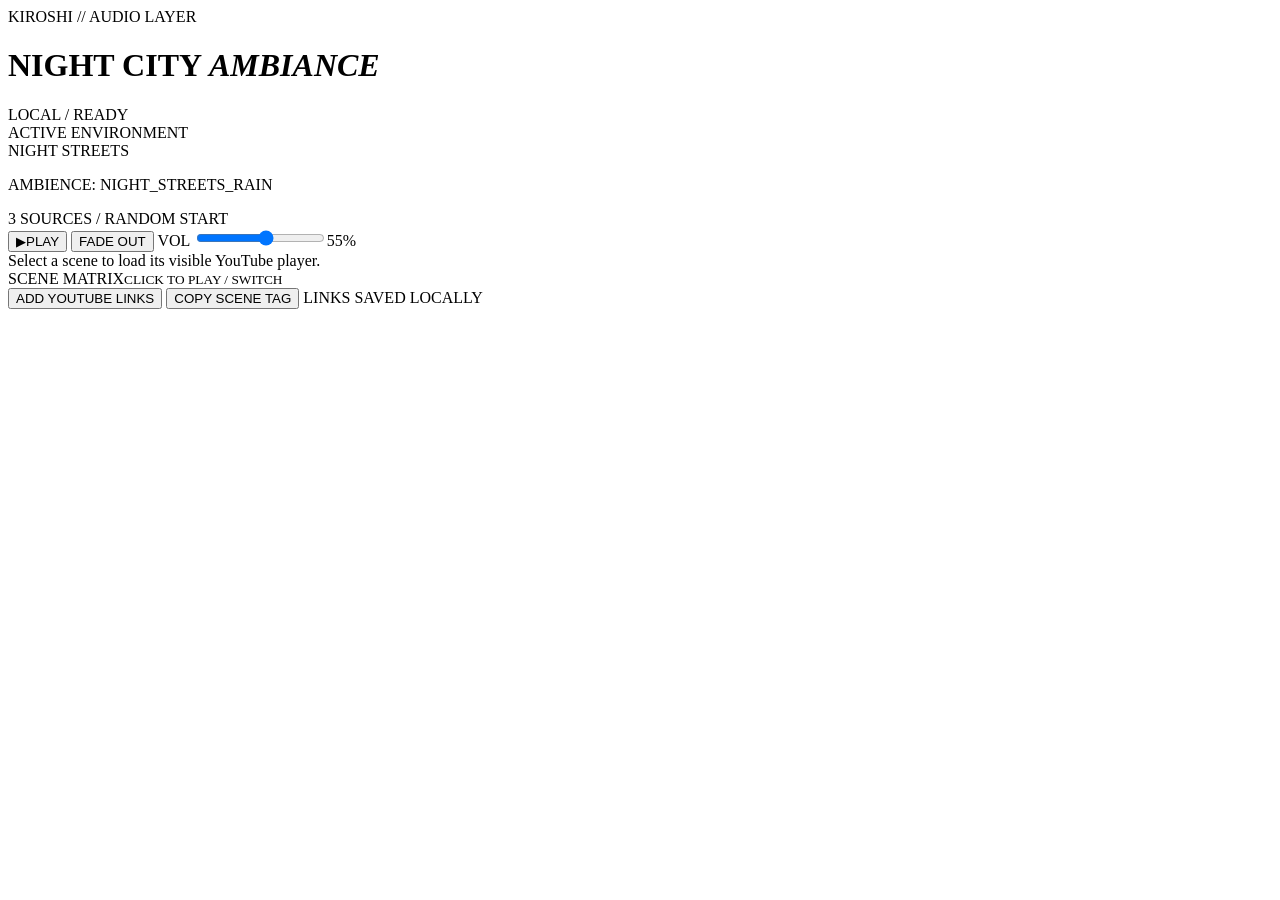
==== updates/payload/ambience/index.html @ e8b694e2 "Enable Atlas UI as an additive ambience frontend update" ====
<!doctype html>
<html lang="en">
<head>
  <meta charset="utf-8">
  <meta name="viewport" content="width=device-width, initial-scale=1">
  <meta name="theme-color" content="#09080a">
  <title>Night City Ambiance HUD</title>
  <link rel="stylesheet" href="styles.css">
  <link rel="stylesheet" href="corpo-theme.css">
  <link rel="stylesheet" href="kiroshi-ambience.css">
  <link rel="stylesheet" href="scene-expansion.css">
</head>
<body>
  <main class="hud" aria-label="Night City ambiance player">
    <header class="topbar">
      <div><span class="eyebrow">KIROSHI // AUDIO LAYER</span><h1>NIGHT CITY <em>AMBIANCE</em></h1></div>
      <div class="connection"><i></i> LOCAL / READY</div>
    </header>
    <section class="now-playing" aria-live="polite">
      <span class="eyebrow">ACTIVE ENVIRONMENT</span>
      <div class="scene-name" id="sceneName">NIGHT STREETS</div>
      <div class="scene-meta"><p id="sceneCode">AMBIENCE: NIGHT_STREETS_RAIN</p><span id="trackCount">3 SOURCES / RANDOM START</span></div>
    </section>
    <section class="controls" aria-label="Playback controls">
      <button class="control" id="playPause" type="button" aria-label="Play ambiance"><span id="playIcon">▶</span><span id="playText">PLAY</span></button>
      <button class="control secondary" id="fadeOut" type="button">FADE OUT</button>
      <label class="volume">VOL <input id="volume" type="range" min="0" max="100" value="55" aria-label="Volume"><output id="volumeValue">55%</output></label>
    </section>
    <section class="player-shell" aria-label="Visible YouTube player">
      <div id="playerNotice" class="player-notice">Select a scene to load its visible YouTube player.</div>
      <div id="ytPlayer"></div>
    </section>
    <section class="preset-panel" aria-label="Scene presets">
      <div class="section-heading"><span>SCENE MATRIX</span><small>CLICK TO PLAY / SWITCH</small></div>
      <div class="preset-grid" id="presetGrid"></div>
    </section>
    <section class="utility-row">
      <button class="link-button" id="openEditor" type="button">ADD YOUTUBE LINKS</button>
      <button class="link-button" id="copyTag" type="button">COPY SCENE TAG</button>
      <span id="status" role="status">LINKS SAVED LOCALLY</span>
    </section>
  </main>
  <dialog id="editor">
    <form method="dialog" id="editorForm">
      <header><span class="eyebrow">LOCAL CONFIGURATION</span><h2>ADDITIONAL YOUTUBE LINKS</h2><p>Your original scene links are protected. Add as many extra public YouTube URLs as you like, one per line; they are mixed into the pool and stored only in this browser.</p></header>
      <div id="urlFields" class="url-fields"></div>
      <footer><button class="control secondary" value="cancel" type="button" id="cancelEditor">CANCEL</button><button class="control" value="default" type="submit">SAVE ADDITIONS</button></footer>
    </form>
  </dialog>
  <script src="https://www.youtube.com/iframe_api"></script>
  <script src="app.js"></script>
  <script src="scene-expansion.js"></script>
  <script src="corpo-lighting.js"></script>
</body>
</html>
---- updates/payload/ambience/scene-expansion.css ----
/* KIROSHI / ATMOSPHERE ATLAS v9.1.0 — additive responsive scene browsing */
.atlas-toolbar{margin:12px 0 3px;padding:12px;border:1px solid #2c5661;background:#102630}
.atlas-top{display:flex;align-items:center;justify-content:space-between;gap:12px;flex-wrap:wrap}
.atlas-kicker{font:700 .64rem "Bahnschrift","Segoe UI",sans-serif;letter-spacing:.14em;color:#a4dce0}
.atlas-kicker strong{font-weight:650;color:#61e4df;margin-left:5px}
.atlas-search{display:flex;align-items:center;gap:9px;font-size:.58rem;color:#86b7c0;font-weight:700;letter-spacing:.1em}
.atlas-search input,.atlas-editor-search{background:#0a1820;color:#eaf8f9;border:1px solid #365c66;border-radius:0;outline-offset:2px;outline-color:#5de4e6;padding:10px 11px;font:500 .73rem "Bahnschrift","Segoe UI",sans-serif;letter-spacing:.04em;min-width:210px}
.atlas-search input::placeholder,.atlas-editor-search::placeholder{color:#7a9daa}
.atlas-search input:focus,.atlas-editor-search:focus{border-color:#74e3e9}
.atlas-filters{display:flex;flex-wrap:wrap;gap:6px;margin-top:10px}
.atlas-filter{cursor:pointer;background:#132e37;color:#a3c6cd;border:1px solid #30545f;padding:8px 9px;min-height:35px;letter-spacing:.065em;font:700 .60rem "Bahnschrift","Segoe UI",sans-serif}
.atlas-filter:hover{border-color:#74dfe3;color:#e8ffff}
.atlas-filter.selected{background:#20515c;color:#eafcfc;border-color:#72dcde;box-shadow:inset 2px 0 #76e8e3}
.atlas-empty{margin:10px 0 0;color:#a7bfca;font-size:.72rem}
.atlas-editor-search{width:100%;margin:15px 0 0;font-size:.8rem}
.preset:focus-visible,.atlas-filter:focus-visible{outline:2px solid #8beded;outline-offset:2px}
@media(max-width:760px){.atlas-toolbar{padding:9px}.atlas-top{align-items:stretch}.atlas-search{flex:1 1 100%}.atlas-search input{min-width:0;flex:1;width:100%}.atlas-filter{font-size:.58rem;padding:7px 8px}}
@media(max-width:420px){.atlas-kicker{font-size:.58rem}.atlas-filters{gap:4px}.atlas-filter{min-height:32px;font-size:.53rem;padding:6px 7px}}
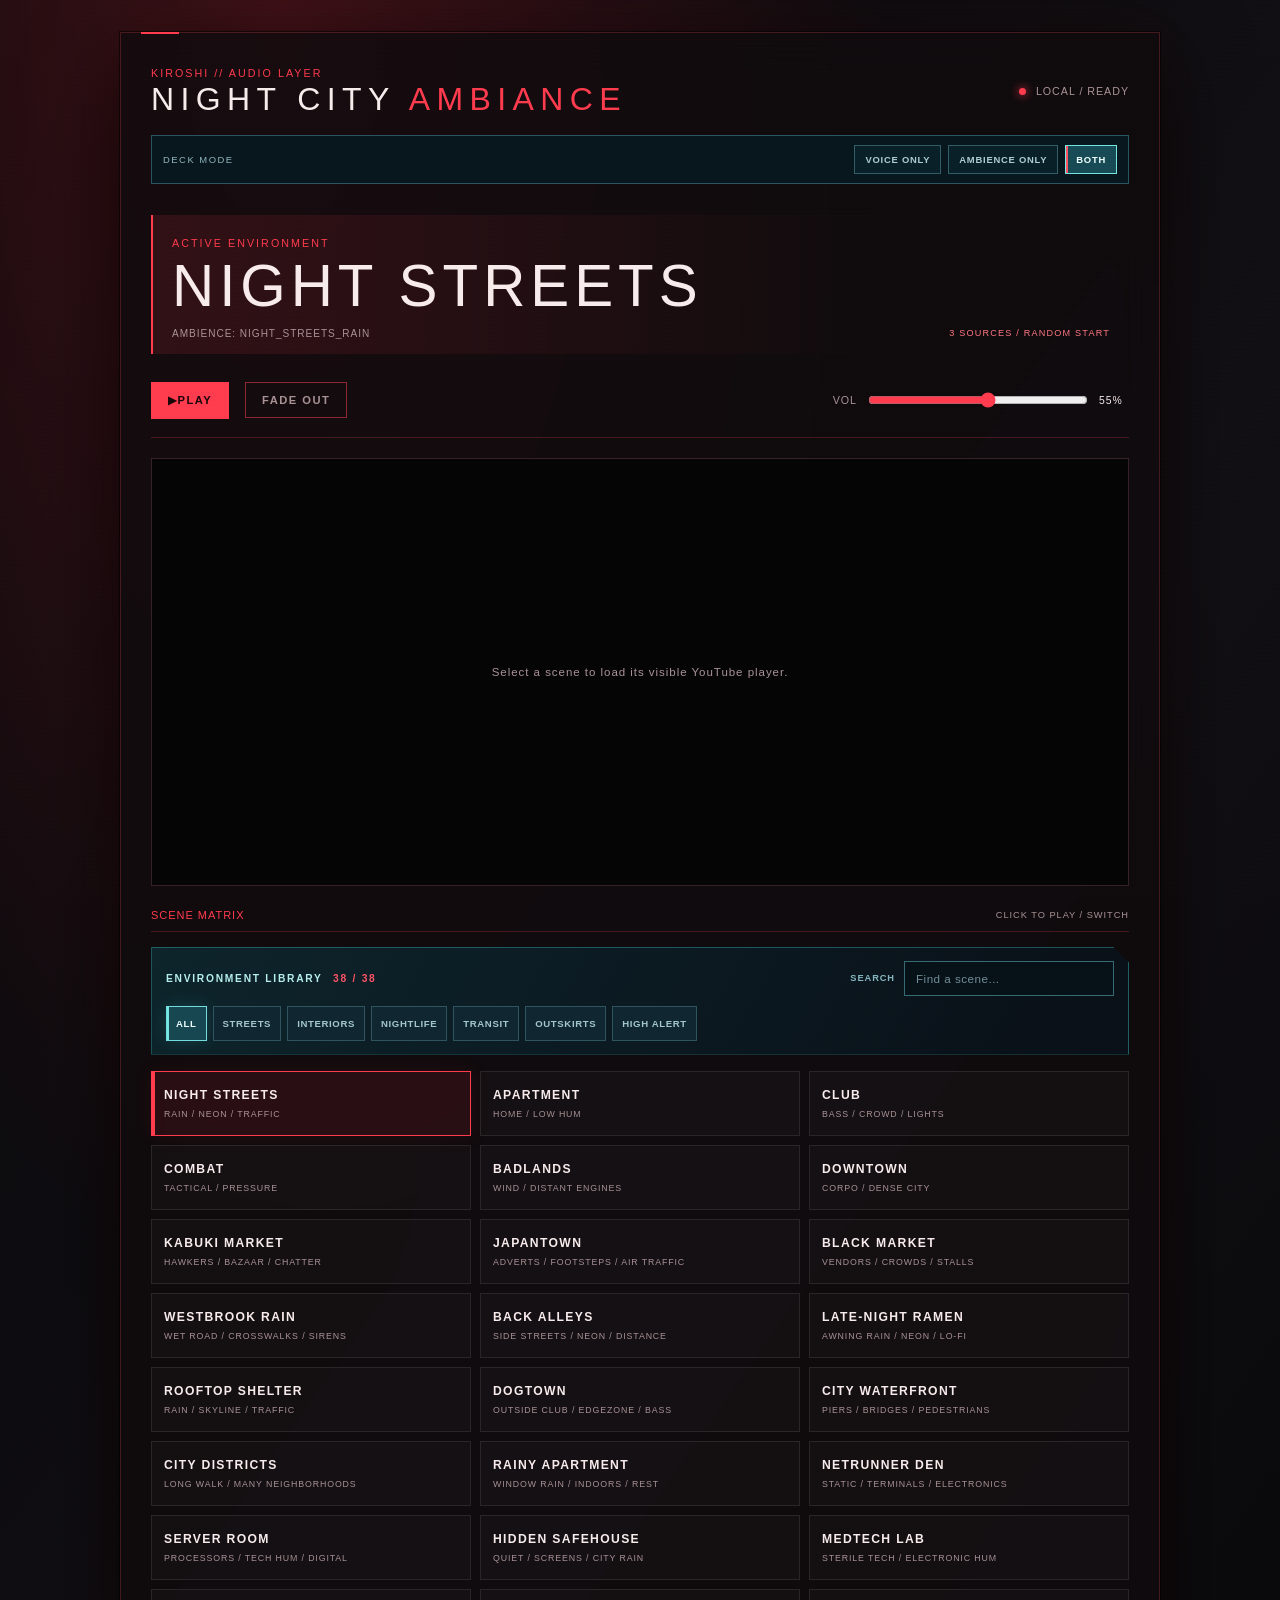
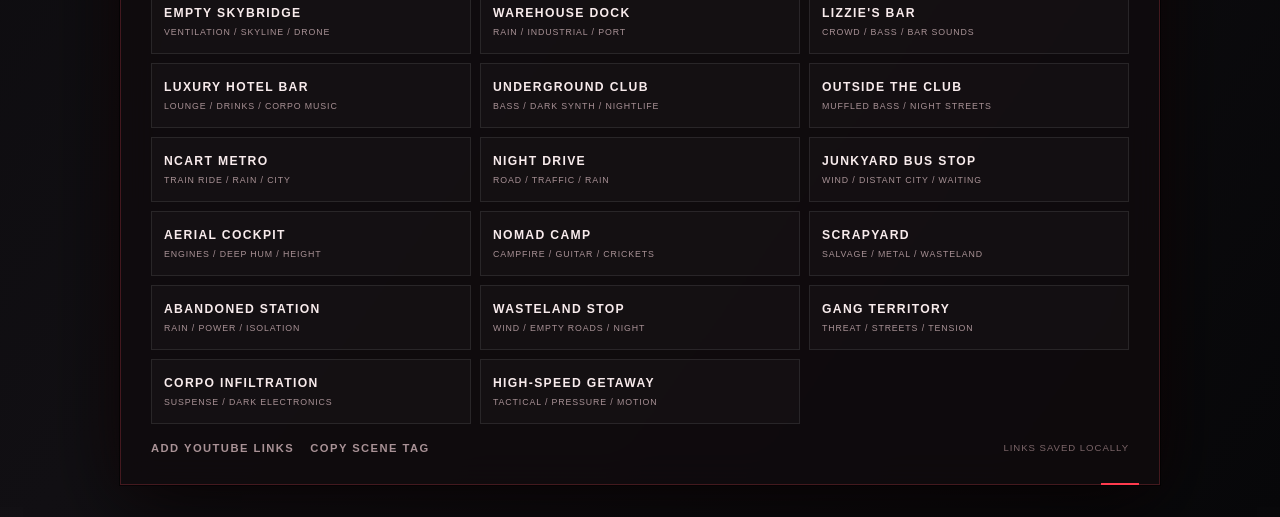
==== commit c057f71f: "Publish Kiroshi Audio Deck v10.0.0" ====
--- a/updates/payload/ambience/index.html
+++ b/updates/payload/ambience/index.html
@@ -6,8 +6,6 @@
   <meta name="theme-color" content="#09080a">
   <title>Night City Ambiance HUD</title>
   <link rel="stylesheet" href="styles.css">
-  <link rel="stylesheet" href="corpo-theme.css">
-  <link rel="stylesheet" href="kiroshi-ambience.css">
   <link rel="stylesheet" href="scene-expansion.css">
 </head>
 <body>
@@ -16,6 +14,12 @@
       <div><span class="eyebrow">KIROSHI // AUDIO LAYER</span><h1>NIGHT CITY <em>AMBIANCE</em></h1></div>
       <div class="connection"><i></i> LOCAL / READY</div>
     </header>
+    <nav class="mode-switch" aria-label="Audio deck mode">
+      <span>DECK MODE</span>
+      <button type="button" data-mode="voice">VOICE ONLY</button>
+      <button type="button" data-mode="ambience">AMBIENCE ONLY</button>
+      <button type="button" data-mode="both">BOTH</button>
+    </nav>
     <section class="now-playing" aria-live="polite">
       <span class="eyebrow">ACTIVE ENVIRONMENT</span>
       <div class="scene-name" id="sceneName">NIGHT STREETS</div>
@@ -50,6 +54,5 @@
   <script src="https://www.youtube.com/iframe_api"></script>
   <script src="app.js"></script>
   <script src="scene-expansion.js"></script>
-  <script src="corpo-lighting.js"></script>
 </body>
 </html>
--- a/updates/payload/ambience/styles.css
+++ b/updates/payload/ambience/styles.css
@@ -0,0 +1,17 @@
+:root { --red:#ff3b4e; --bright:#ff7782; --dim:#8e2632; --ink:#09080a; --panel:rgba(16,11,14,.84); --line:rgba(255,80,93,.22); --text:#f8ebec; --muted:#a99296; }
+body{background:radial-gradient(ellipse at 82% 2%,#0d4e56 0%,transparent 32%),radial-gradient(ellipse at 18% 0%,#45121d 0%,transparent 42%),linear-gradient(125deg,#05090c,#10161e 55%,#08090d)}.hud{border-color:#2d6871;background:linear-gradient(135deg,rgba(8,18,24,.94),rgba(18,11,16,.9));box-shadow:0 0 0 1px #000,0 22px 80px #000c,0 0 55px #20cfdd12}.hud::before,.hud::after{background:#68e7e0}.eyebrow,.section-heading{color:#74ebe6}.connection i{background:#6be6df;box-shadow:0 0 10px #6be6df}.now-playing{border-left-color:#ff5265;background:linear-gradient(90deg,rgba(255,56,75,.14),rgba(25,110,119,.12),transparent 75%)}.control:first-child{background:#74e6df;border-color:#74e6df;color:#061418}.control,.link-button{border-color:#285862;background:rgba(32,102,111,.2)}.control:hover,.link-button:hover,.preset:hover{border-color:#72e5e1;background:rgba(46,136,143,.24)}.preset.active{border-color:#70e5e0;box-shadow:inset 3px 0 #ff5365,0 0 20px #4ddbe01c;background:rgba(38,113,124,.16)}.player-shell{border-color:#2d6570}.mode-switch{display:flex;align-items:center;gap:7px;flex-wrap:wrap;margin-top:17px;padding:9px 11px;border:1px solid #28545e;background:#08171d}.mode-switch>span{margin-right:auto;color:#91b6bd;font-size:.59rem;letter-spacing:.16em}.mode-switch button{cursor:pointer;border:1px solid #315d67;background:#0a2028;color:#accdd2;padding:8px 10px;font:700 .59rem Bahnschrift,Arial,sans-serif;letter-spacing:.08em}.mode-switch button.active,.mode-switch button:hover{border-color:#74e6e0;color:#efffff;background:#174a55;box-shadow:inset 2px 0 #ff5265}body[data-deck-mode="voice"] .hud>*:not(.topbar):not(.mode-switch){opacity:.34;pointer-events:none;filter:saturate(.45)}
+* { box-sizing:border-box; }
+body { margin:0; min-height:100vh; color:var(--text); background:radial-gradient(ellipse at 22% 0%,#401218 0%,transparent 43%),linear-gradient(125deg,#08080a,#121014 55%,#08080a); font-family:Arial,Helvetica,sans-serif; letter-spacing:.06em; }
+body::after { content:""; pointer-events:none; position:fixed; inset:0; opacity:.15; background:repeating-linear-gradient(0deg,rgba(255,255,255,.12) 0 1px,transparent 1px 4px); mix-blend-mode:overlay; }
+.hud { width:min(1040px,calc(100% - 32px)); margin:32px auto; padding:30px; border:1px solid var(--line); background:var(--panel); box-shadow:0 0 0 1px rgba(0,0,0,.6),0 22px 80px #000c,0 0 55px #bc172517; backdrop-filter:blur(18px); position:relative; }
+.hud::before,.hud::after { content:""; position:absolute; background:var(--red); width:38px; height:2px; }
+.hud::before { top:-1px; left:20px; }.hud::after { bottom:-1px; right:20px; }
+.topbar,.utility-row,.section-heading,.controls { display:flex; align-items:center; justify-content:space-between; gap:16px; }
+h1,h2,p { margin:0; } h1 { font-size:clamp(1.28rem,3vw,2rem); font-weight:500; letter-spacing:.2em; } h1 em { color:var(--red); font-style:normal; } h2 { margin-top:5px; font-size:1.35rem; font-weight:500; letter-spacing:.14em; }
+.eyebrow { color:var(--red); font-size:.67rem; letter-spacing:.19em; } .connection { color:var(--muted); font-size:.67rem; white-space:nowrap; } .connection i { display:inline-block; width:7px; height:7px; margin-right:6px; background:var(--red); border-radius:50%; box-shadow:0 0 10px var(--red); }
+.now-playing { margin:31px 0 15px; padding:18px 19px 15px; border-left:2px solid var(--red); background:linear-gradient(90deg,rgba(255,57,73,.12),transparent 75%); }.scene-name { margin-top:5px; font-size:clamp(1.9rem,5vw,3.65rem); font-weight:300; line-height:1.04; letter-spacing:.085em; }.scene-meta { display:flex; justify-content:space-between; gap:12px; margin-top:11px; align-items:center; }.now-playing p,.scene-meta span { color:var(--muted); font-size:.63rem; }.scene-meta span { color:var(--bright); font-size:.57rem; letter-spacing:.13em; }
+.controls { padding:13px 0 18px; border-bottom:1px solid var(--line); }.control,.link-button { cursor:pointer; border:1px solid var(--dim); color:var(--text); background:rgba(255,53,70,.13); padding:11px 16px; font:600 .7rem Arial,sans-serif; letter-spacing:.13em; transition:.18s ease; }.control:first-child { background:var(--red); border-color:var(--red); color:#190609; }.control:hover,.link-button:hover,.preset:hover { border-color:var(--bright); background:rgba(255,53,70,.24); }.secondary { background:transparent!important; color:var(--muted); }.volume { display:flex; align-items:center; gap:9px; color:var(--muted); font-size:.67rem; margin-left:auto; } input[type="range"] { accent-color:var(--red); width:min(220px,26vw); } output { color:var(--text); width:30px; font-size:.65rem; }
+.player-shell { margin:20px 0; aspect-ratio:16/7; min-height:210px; position:relative; background:#050505; border:1px solid #352126; overflow:hidden; }.player-shell iframe,#ytPlayer { position:absolute; inset:0; width:100%; height:100%; border:0; }.player-notice { position:absolute; inset:0; z-index:3; display:grid; place-items:center; color:var(--muted); font-size:.72rem; text-align:center; padding:20px; background:rgba(7,5,7,.84); pointer-events:none; }
+.section-heading { padding:3px 0 10px; color:var(--red); font-size:.69rem; border-bottom:1px solid var(--line); }.section-heading small { color:var(--muted); font-size:.58rem; }.preset-grid { display:grid; grid-template-columns:repeat(3,1fr); gap:9px; padding-top:12px; }.preset { text-align:left; min-height:65px; padding:12px; cursor:pointer; border:1px solid rgba(255,255,255,.09); background:rgba(255,255,255,.018); color:var(--text); transition:.18s ease; }.preset.active { border-color:var(--red); box-shadow:inset 3px 0 var(--red),0 0 20px rgba(255,53,70,.08); background:rgba(255,53,70,.1); }.preset b { display:block; font-size:.76rem; letter-spacing:.11em; font-weight:600; }.preset small { display:block; color:var(--muted); margin-top:7px; font-size:.55rem; letter-spacing:.1em; }.utility-row { margin-top:18px; flex-wrap:wrap; }.link-button { padding:0; border:0; background:none; color:var(--muted); text-decoration:none; }.link-button:hover { background:none; color:var(--bright); } #status { color:#7c6669; font-size:.6rem; margin-left:auto; }
+dialog { width:min(760px,calc(100% - 28px)); color:var(--text); border:1px solid var(--line); background:#100d10; box-shadow:0 30px 90px #000; } dialog::backdrop { background:#000a; backdrop-filter:blur(3px); } dialog p { margin-top:13px; color:var(--muted); font-size:.72rem; line-height:1.55; letter-spacing:.03em; }.url-fields { margin:20px 0; display:grid; grid-template-columns:1fr 1fr; gap:12px; }.url-field { display:grid; gap:7px; color:var(--muted); font-size:.65rem; }.url-field small { color:#7c6669; font-size:.55rem; letter-spacing:.06em; line-height:1.35; }.url-field textarea { min-width:0; resize:vertical; border:1px solid #493036; background:#080708; color:var(--text); padding:10px; font:.76rem Arial,sans-serif; line-height:1.4; letter-spacing:normal; }.url-field textarea:focus { outline:1px solid var(--red); } dialog footer { display:flex; justify-content:flex-end; gap:8px; }
+@media (max-width:650px) { .hud { width:100%; margin:0; min-height:100vh; padding:21px 17px; border-left:0;border-right:0; }.topbar { align-items:flex-start; }.connection { padding-top:5px; }.scene-name { font-size:1.75rem; }.controls { flex-wrap:wrap; }.volume { width:100%; margin-left:0; }.volume input { flex:1; width:auto; }.player-shell { aspect-ratio:16/10; }.preset-grid,.url-fields { grid-template-columns:1fr 1fr; }.preset { min-height:63px; }.utility-row { gap:15px; } #status { width:100%; margin-left:0; } }
--- a/updates/payload/ambience/scene-expansion.css
+++ b/updates/payload/ambience/scene-expansion.css
@@ -1,16 +1,10 @@
-/* KIROSHI / ATMOSPHERE ATLAS v9.1.0 — additive responsive scene browsing */
-.atlas-toolbar{margin:12px 0 3px;padding:12px;border:1px solid #2c5661;background:#102630}
+/* KIROSHI // AUDIO DECK v10.0.0 — dense optical HUD atlas */
+.atlas-toolbar{margin:15px 0 4px;padding:13px 14px;border:1px solid rgba(67,222,219,.32);background:linear-gradient(120deg,rgba(13,38,45,.96),rgba(9,16,23,.94));clip-path:polygon(0 0,calc(100% - 16px) 0,100% 16px,100% 100%,0 100%)}
 .atlas-top{display:flex;align-items:center;justify-content:space-between;gap:12px;flex-wrap:wrap}
-.atlas-kicker{font:700 .64rem "Bahnschrift","Segoe UI",sans-serif;letter-spacing:.14em;color:#a4dce0}
-.atlas-kicker strong{font-weight:650;color:#61e4df;margin-left:5px}
-.atlas-search{display:flex;align-items:center;gap:9px;font-size:.58rem;color:#86b7c0;font-weight:700;letter-spacing:.1em}
-.atlas-search input,.atlas-editor-search{background:#0a1820;color:#eaf8f9;border:1px solid #365c66;border-radius:0;outline-offset:2px;outline-color:#5de4e6;padding:10px 11px;font:500 .73rem "Bahnschrift","Segoe UI",sans-serif;letter-spacing:.04em;min-width:210px}
-.atlas-search input::placeholder,.atlas-editor-search::placeholder{color:#7a9daa}
-.atlas-search input:focus,.atlas-editor-search:focus{border-color:#74e3e9}
+.atlas-kicker{font:700 .64rem "Bahnschrift","Segoe UI",sans-serif;letter-spacing:.17em;color:#b6eeee}.atlas-kicker strong{font-weight:700;color:#ff5366;margin-left:6px}
+.atlas-search{display:flex;align-items:center;gap:9px;font-size:.58rem;color:#86b7c0;font-weight:700;letter-spacing:.1em}.atlas-search input,.atlas-editor-search{background:#071118;color:#eaf8f9;border:1px solid #366b73;border-radius:0;outline-offset:2px;outline-color:#ff5366;padding:10px 11px;font:500 .73rem "Bahnschrift","Segoe UI",sans-serif;letter-spacing:.04em;min-width:210px}.atlas-search input::placeholder,.atlas-editor-search::placeholder{color:#718e98}.atlas-search input:focus,.atlas-editor-search:focus{border-color:#72e5e1;box-shadow:0 0 0 2px #4bd9dc24}
 .atlas-filters{display:flex;flex-wrap:wrap;gap:6px;margin-top:10px}
-.atlas-filter{cursor:pointer;background:#132e37;color:#a3c6cd;border:1px solid #30545f;padding:8px 9px;min-height:35px;letter-spacing:.065em;font:700 .60rem "Bahnschrift","Segoe UI",sans-serif}
-.atlas-filter:hover{border-color:#74dfe3;color:#e8ffff}
-.atlas-filter.selected{background:#20515c;color:#eafcfc;border-color:#72dcde;box-shadow:inset 2px 0 #76e8e3}
+.atlas-filter{cursor:pointer;background:#102630;color:#a3c6cd;border:1px solid #30545f;padding:8px 9px;min-height:35px;letter-spacing:.065em;font:700 .60rem "Bahnschrift","Segoe UI",sans-serif}.atlas-filter:hover{border-color:#74dfe3;color:#e8ffff}.atlas-filter.selected{background:#174851;color:#eafcfc;border-color:#72dcde;box-shadow:inset 2px 0 #76e8e3,0 0 16px #49dfe426}
 .atlas-empty{margin:10px 0 0;color:#a7bfca;font-size:.72rem}
 .atlas-editor-search{width:100%;margin:15px 0 0;font-size:.8rem}
 .preset:focus-visible,.atlas-filter:focus-visible{outline:2px solid #8beded;outline-offset:2px}
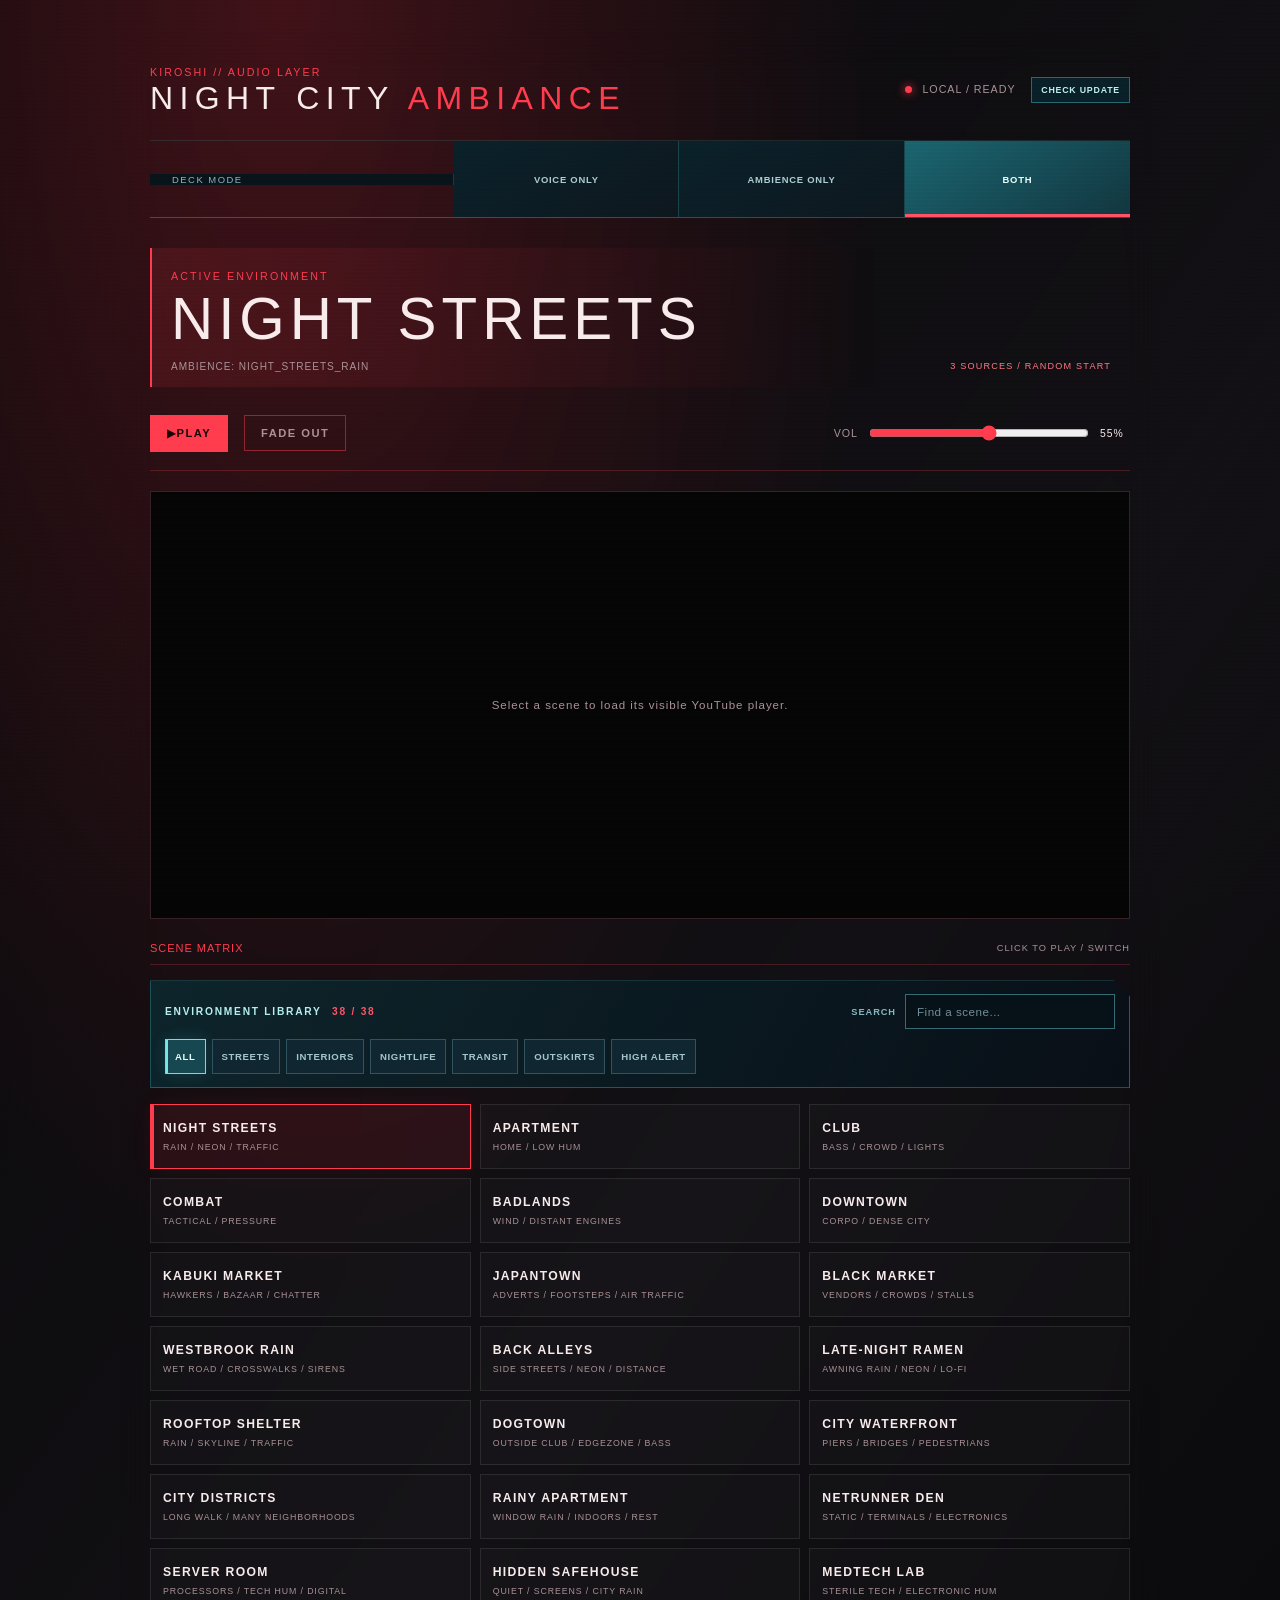
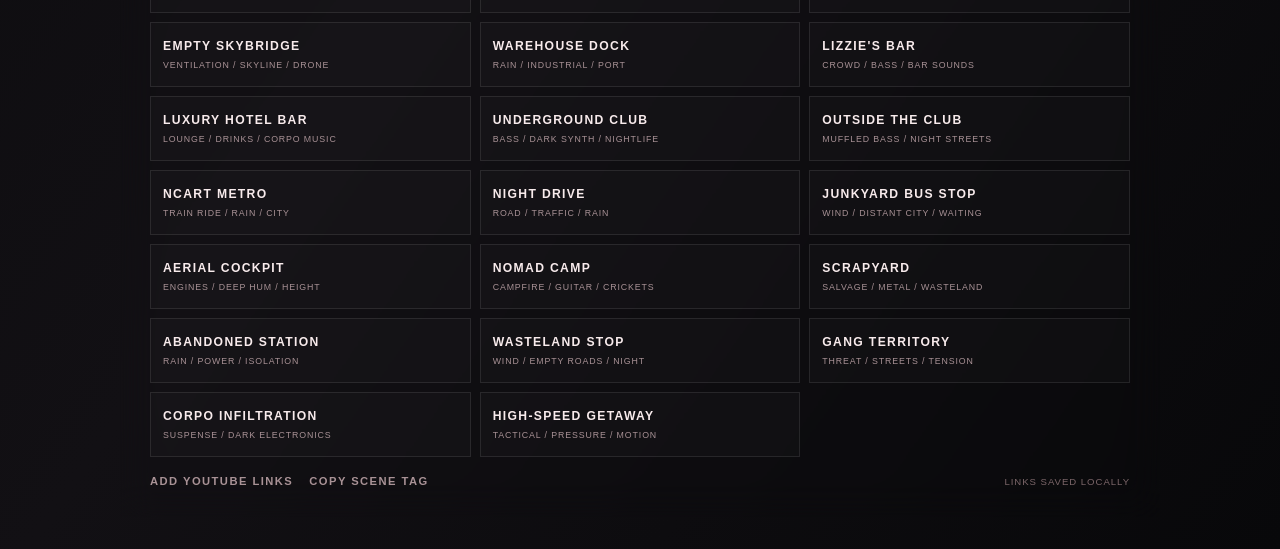
==== commit b03a4108: "Refine fullscreen deck selector and restore update check" ====
--- a/updates/payload/ambience/index.html
+++ b/updates/payload/ambience/index.html
@@ -12,7 +12,7 @@
   <main class="hud" aria-label="Night City ambiance player">
     <header class="topbar">
       <div><span class="eyebrow">KIROSHI // AUDIO LAYER</span><h1>NIGHT CITY <em>AMBIANCE</em></h1></div>
-      <div class="connection"><i></i> LOCAL / READY</div>
+      <div class="connection"><i></i> LOCAL / READY <button class="update-button" id="updateButton" type="button">CHECK UPDATE</button></div>
     </header>
     <nav class="mode-switch" aria-label="Audio deck mode">
       <span>DECK MODE</span>
--- a/updates/payload/ambience/styles.css
+++ b/updates/payload/ambience/styles.css
@@ -1,5 +1,8 @@
 :root { --red:#ff3b4e; --bright:#ff7782; --dim:#8e2632; --ink:#09080a; --panel:rgba(16,11,14,.84); --line:rgba(255,80,93,.22); --text:#f8ebec; --muted:#a99296; }
+/* v10.0.1: no floating app card — the deck is the whole screen. */
+.hud{width:100%;min-height:100vh;margin:0;padding:clamp(22px,4vw,58px);border:0!important;box-shadow:none!important;background:transparent!important;backdrop-filter:none}.hud::before,.hud::after{display:none}.mode-switch{width:100%;margin:24px 0 28px!important;padding:0!important;gap:0!important;border:0!important;background:transparent!important;display:grid!important;grid-template-columns:1.35fr repeat(3,1fr);box-shadow:0 1px 0 #50d5d955,0 -1px 0 #50d5d922}.mode-switch>span{display:flex;align-items:center;padding:0 22px;margin:0!important;background:#08141a;border-right:1px solid #50d5d933}.mode-switch button{min-height:76px;border:0!important;border-right:1px solid #50d5d933!important;background:linear-gradient(145deg,#0a212a,#0e171e)!important;color:#a7c4c8}.mode-switch button:last-child{border-right:0!important}.mode-switch button.active,.mode-switch button:hover{background:linear-gradient(145deg,#1a6570,#12363f)!important;color:#ecffff!important;box-shadow:inset 0 -3px #ff5265!important}@media(max-width:650px){.hud{padding:20px 16px}.mode-switch{margin:18px -16px 23px!important;width:calc(100% + 32px);grid-template-columns:repeat(3,1fr)}.mode-switch>span{grid-column:1/-1;min-height:38px;justify-content:center;border-right:0;border-bottom:1px solid #50d5d933}.mode-switch button{min-height:62px;padding:8px 4px;font-size:.52rem}}
 body{background:radial-gradient(ellipse at 82% 2%,#0d4e56 0%,transparent 32%),radial-gradient(ellipse at 18% 0%,#45121d 0%,transparent 42%),linear-gradient(125deg,#05090c,#10161e 55%,#08090d)}.hud{border-color:#2d6871;background:linear-gradient(135deg,rgba(8,18,24,.94),rgba(18,11,16,.9));box-shadow:0 0 0 1px #000,0 22px 80px #000c,0 0 55px #20cfdd12}.hud::before,.hud::after{background:#68e7e0}.eyebrow,.section-heading{color:#74ebe6}.connection i{background:#6be6df;box-shadow:0 0 10px #6be6df}.now-playing{border-left-color:#ff5265;background:linear-gradient(90deg,rgba(255,56,75,.14),rgba(25,110,119,.12),transparent 75%)}.control:first-child{background:#74e6df;border-color:#74e6df;color:#061418}.control,.link-button{border-color:#285862;background:rgba(32,102,111,.2)}.control:hover,.link-button:hover,.preset:hover{border-color:#72e5e1;background:rgba(46,136,143,.24)}.preset.active{border-color:#70e5e0;box-shadow:inset 3px 0 #ff5365,0 0 20px #4ddbe01c;background:rgba(38,113,124,.16)}.player-shell{border-color:#2d6570}.mode-switch{display:flex;align-items:center;gap:7px;flex-wrap:wrap;margin-top:17px;padding:9px 11px;border:1px solid #28545e;background:#08171d}.mode-switch>span{margin-right:auto;color:#91b6bd;font-size:.59rem;letter-spacing:.16em}.mode-switch button{cursor:pointer;border:1px solid #315d67;background:#0a2028;color:#accdd2;padding:8px 10px;font:700 .59rem Bahnschrift,Arial,sans-serif;letter-spacing:.08em}.mode-switch button.active,.mode-switch button:hover{border-color:#74e6e0;color:#efffff;background:#174a55;box-shadow:inset 2px 0 #ff5265}body[data-deck-mode="voice"] .hud>*:not(.topbar):not(.mode-switch){opacity:.34;pointer-events:none;filter:saturate(.45)}
+.update-button{margin-left:12px;border:1px solid #50d5d966;background:#0a2028;color:#bdeeed;padding:7px 9px;font:700 .55rem Bahnschrift,Arial,sans-serif;letter-spacing:.09em;cursor:pointer}.update-button:hover{border-color:#ff5265;color:#fff}.update-button:disabled{opacity:.65;cursor:wait}
 * { box-sizing:border-box; }
 body { margin:0; min-height:100vh; color:var(--text); background:radial-gradient(ellipse at 22% 0%,#401218 0%,transparent 43%),linear-gradient(125deg,#08080a,#121014 55%,#08080a); font-family:Arial,Helvetica,sans-serif; letter-spacing:.06em; }
 body::after { content:""; pointer-events:none; position:fixed; inset:0; opacity:.15; background:repeating-linear-gradient(0deg,rgba(255,255,255,.12) 0 1px,transparent 1px 4px); mix-blend-mode:overlay; }
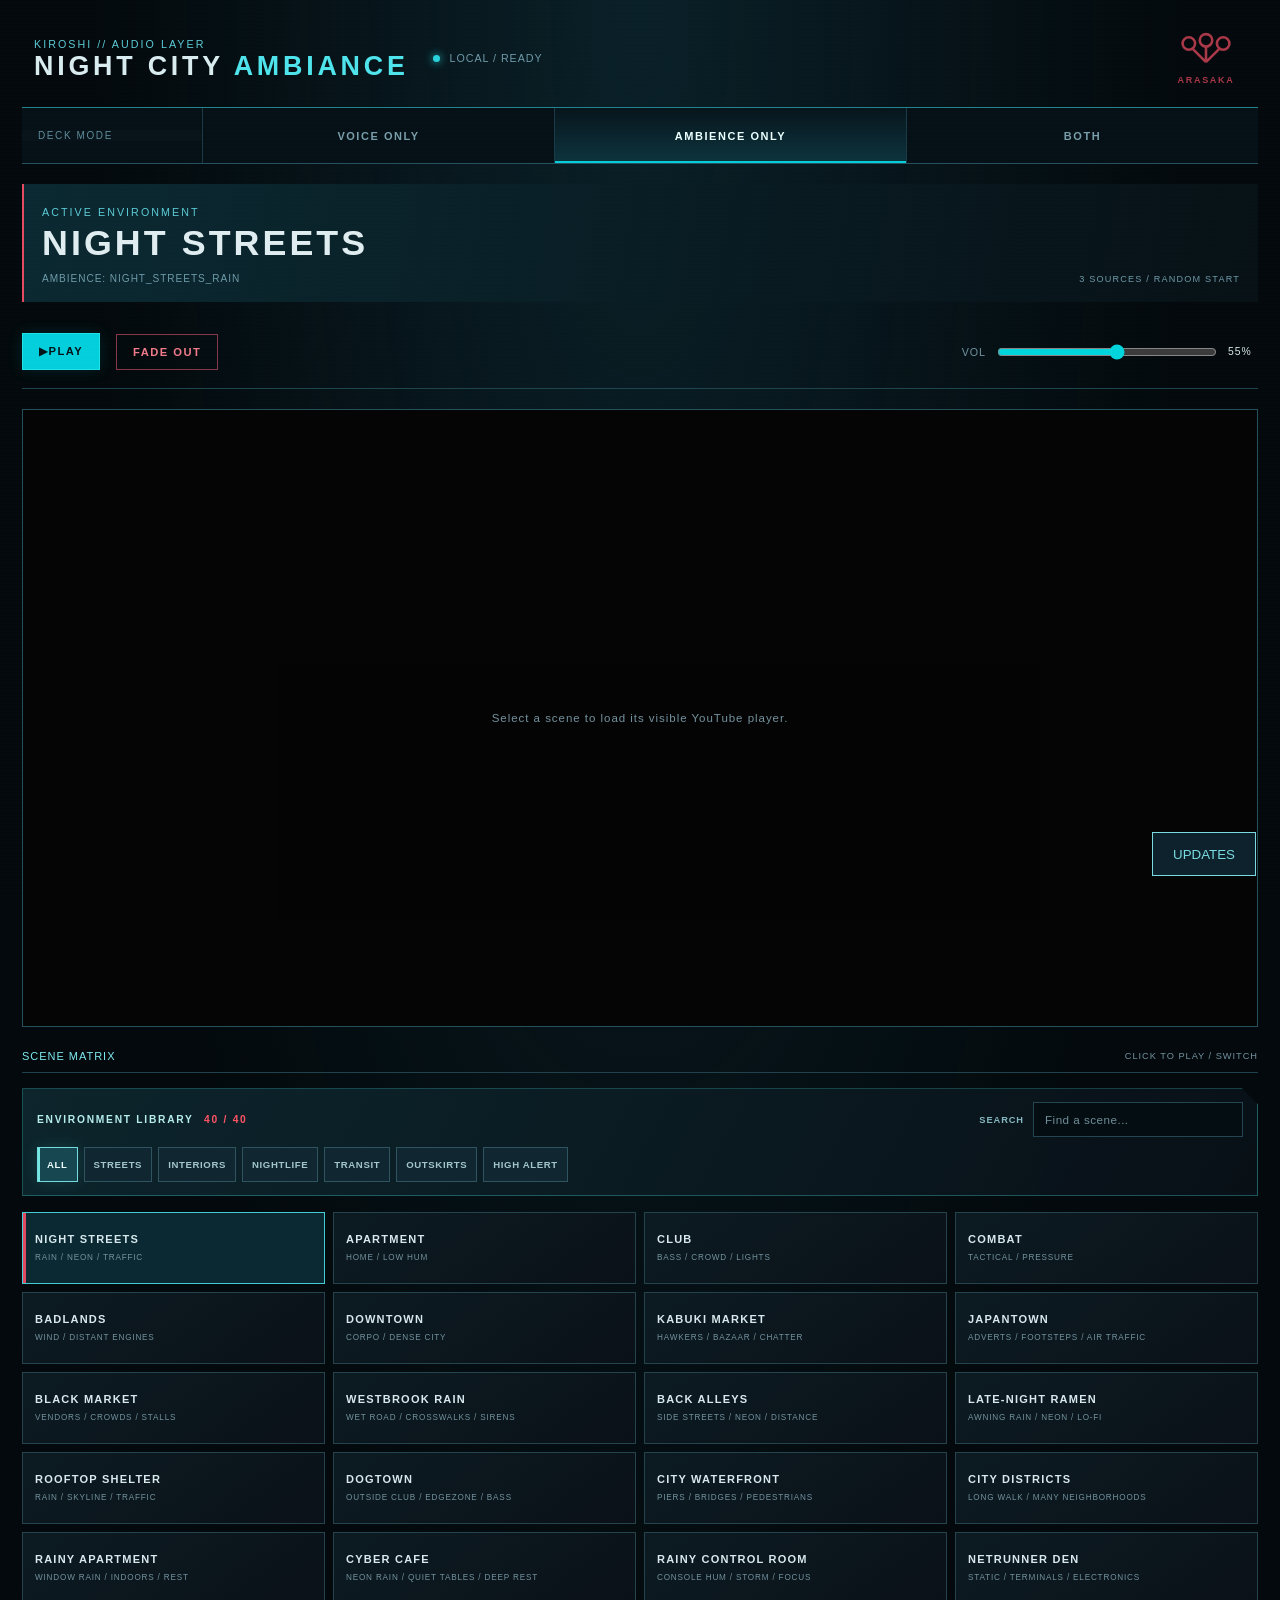
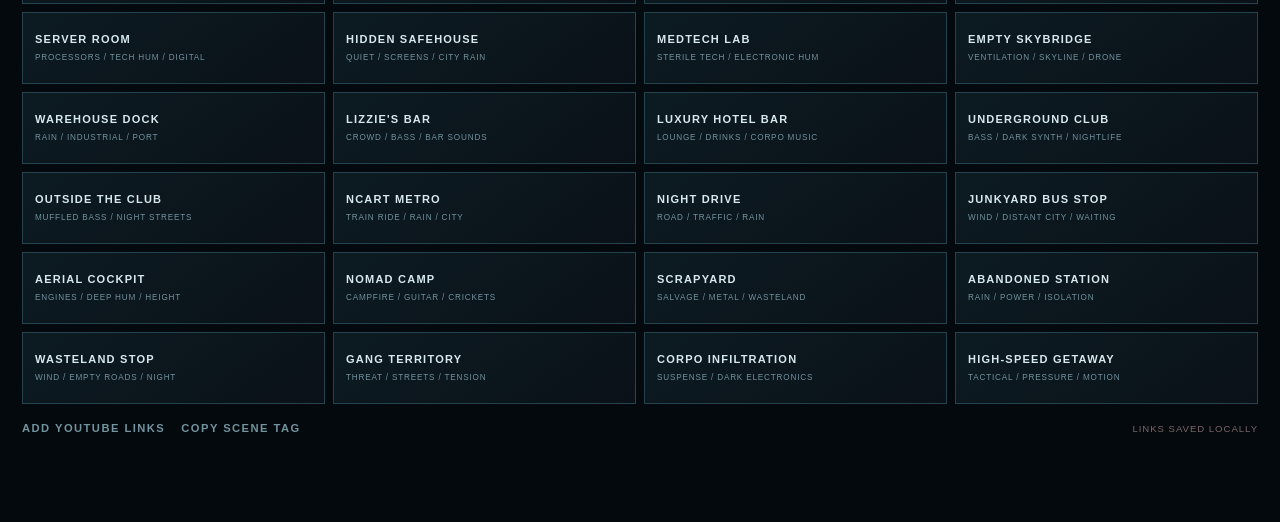
==== commit 2bfb3771: "Switch dedicated deck pages and add dark side-by-side HUD" ====
--- a/updates/payload/ambience/index.html
+++ b/updates/payload/ambience/index.html
@@ -54,5 +54,6 @@
   <script src="https://www.youtube.com/iframe_api"></script>
   <script src="app.js"></script>
   <script src="scene-expansion.js"></script>
+  <script src="deck-pages.js"></script>
 </body>
 </html>
--- a/updates/payload/ambience/scene-expansion.css
+++ b/updates/payload/ambience/scene-expansion.css
@@ -6,6 +6,7 @@
 .atlas-filters{display:flex;flex-wrap:wrap;gap:6px;margin-top:10px}
 .atlas-filter{cursor:pointer;background:#102630;color:#a3c6cd;border:1px solid #30545f;padding:8px 9px;min-height:35px;letter-spacing:.065em;font:700 .60rem "Bahnschrift","Segoe UI",sans-serif}.atlas-filter:hover{border-color:#74dfe3;color:#e8ffff}.atlas-filter.selected{background:#174851;color:#eafcfc;border-color:#72dcde;box-shadow:inset 2px 0 #76e8e3,0 0 16px #49dfe426}
 .atlas-empty{margin:10px 0 0;color:#a7bfca;font-size:.72rem}
+.preset-grid{grid-template-columns:repeat(4,minmax(0,1fr));gap:8px}.preset{min-height:72px;padding:13px 12px;background:linear-gradient(145deg,#0c1b22,#0b1118);border-color:#24434d}.preset b{font-size:.69rem}.preset small{font-size:.51rem;line-height:1.35}@media(max-width:920px){.preset-grid{grid-template-columns:repeat(3,minmax(0,1fr))}}@media(max-width:650px){.preset-grid{grid-template-columns:repeat(2,minmax(0,1fr));gap:7px}.preset{min-height:68px;padding:11px}}
 .atlas-editor-search{width:100%;margin:15px 0 0;font-size:.8rem}
 .preset:focus-visible,.atlas-filter:focus-visible{outline:2px solid #8beded;outline-offset:2px}
 @media(max-width:760px){.atlas-toolbar{padding:9px}.atlas-top{align-items:stretch}.atlas-search{flex:1 1 100%}.atlas-search input{min-width:0;flex:1;width:100%}.atlas-filter{font-size:.58rem;padding:7px 8px}}
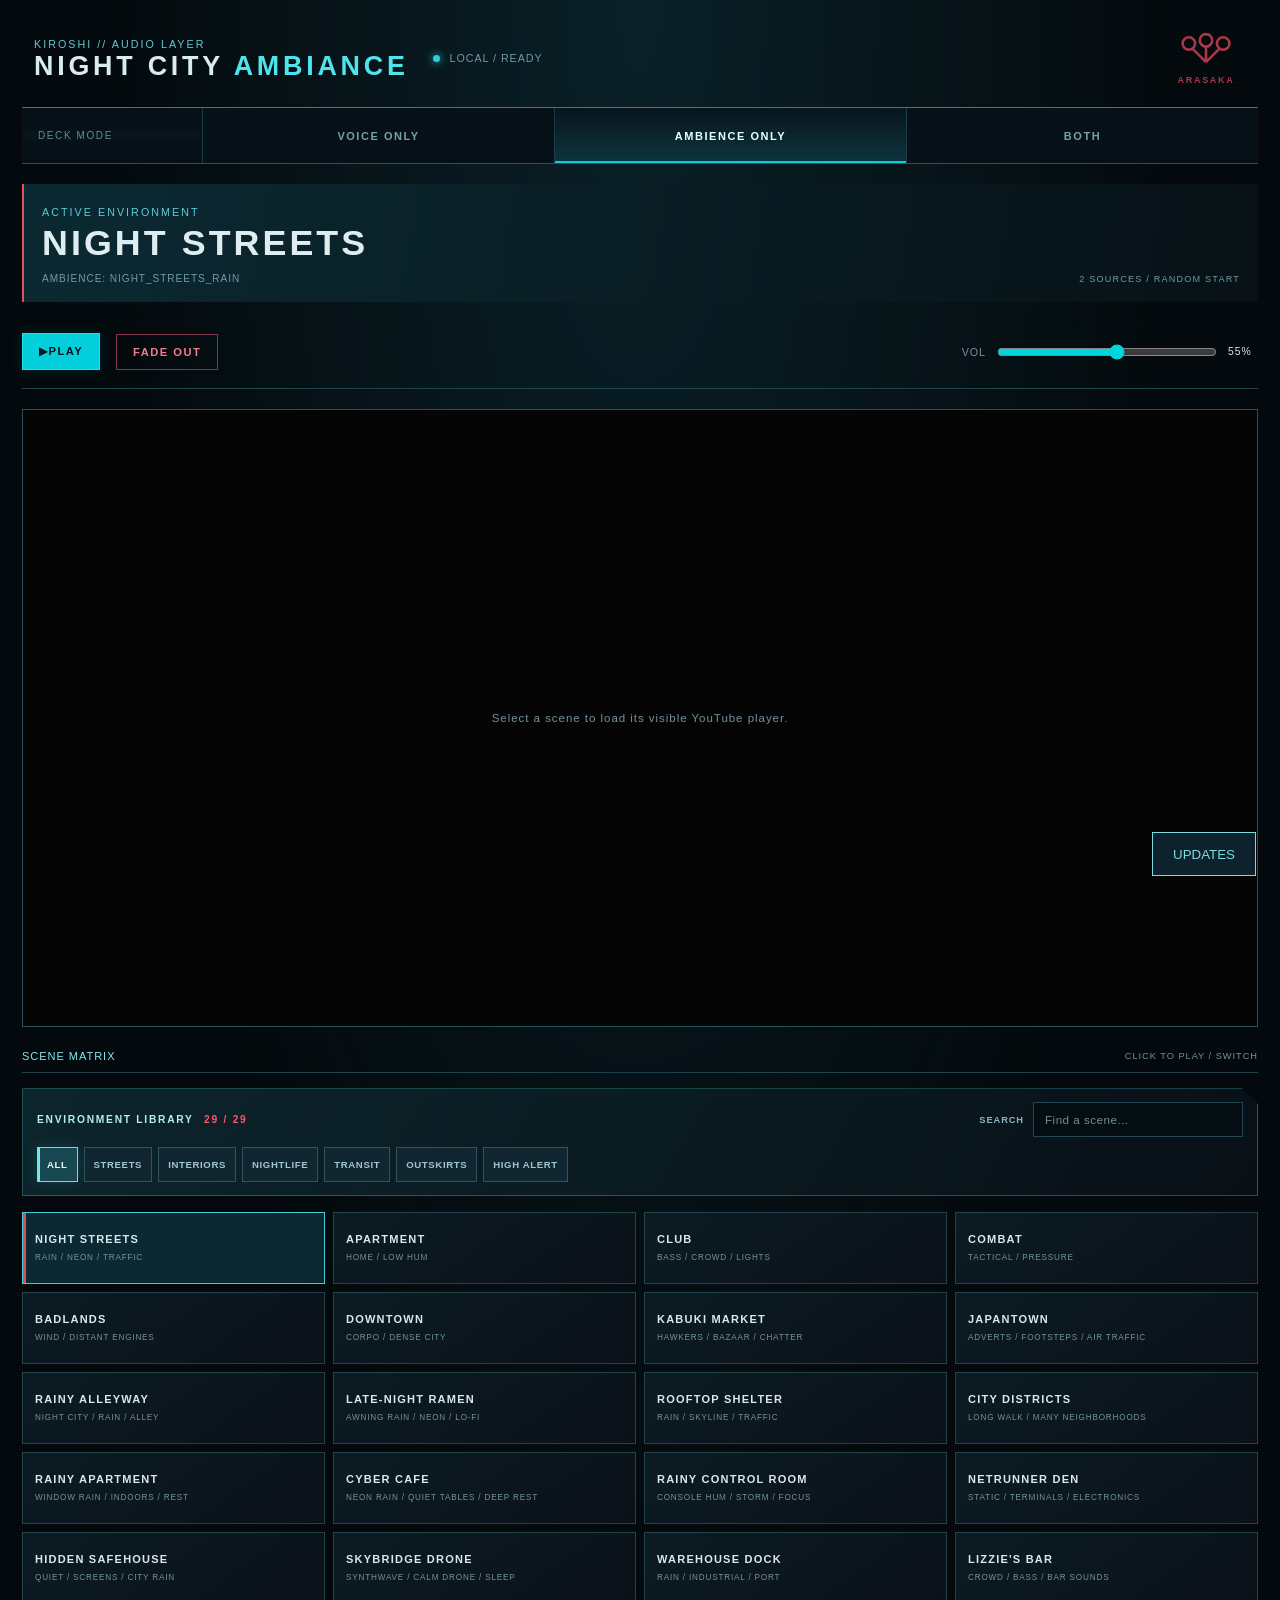
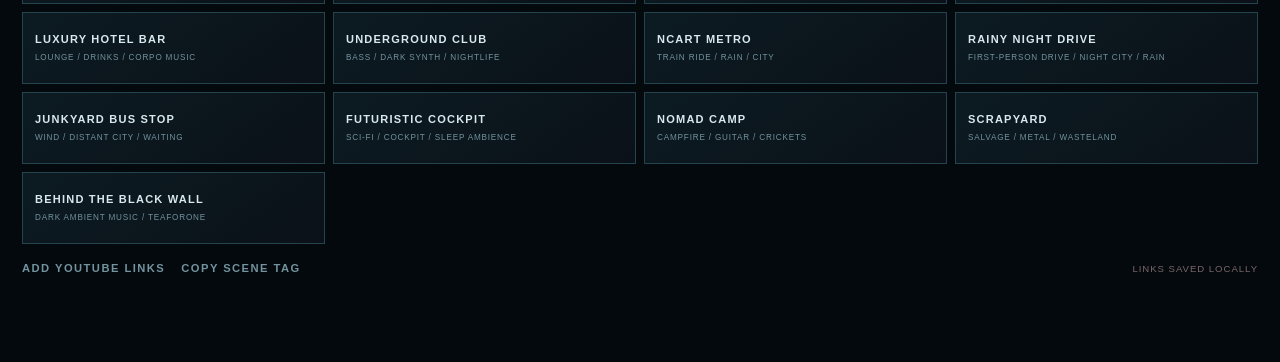
==== commit 65ef0322: "Audit ambience sources and repair playback and embedded sizing" ====
--- a/updates/payload/ambience/index.html
+++ b/updates/payload/ambience/index.html
@@ -4,6 +4,7 @@
   <meta charset="utf-8">
   <meta name="viewport" content="width=device-width, initial-scale=1">
   <meta name="theme-color" content="#09080a">
+  <meta name="referrer" content="strict-origin-when-cross-origin">
   <title>Night City Ambiance HUD</title>
   <link rel="stylesheet" href="styles.css">
   <link rel="stylesheet" href="scene-expansion.css">
@@ -51,9 +52,9 @@
       <footer><button class="control secondary" value="cancel" type="button" id="cancelEditor">CANCEL</button><button class="control" value="default" type="submit">SAVE ADDITIONS</button></footer>
     </form>
   </dialog>
-  <script src="https://www.youtube.com/iframe_api"></script>
   <script src="app.js"></script>
   <script src="scene-expansion.js"></script>
   <script src="deck-pages.js"></script>
+  <script src="https://www.youtube.com/iframe_api"></script>
 </body>
 </html>
--- a/updates/payload/ambience/styles.css
+++ b/updates/payload/ambience/styles.css
@@ -1,4 +1,5 @@
 :root { --red:#ff3b4e; --bright:#ff7782; --dim:#8e2632; --ink:#09080a; --panel:rgba(16,11,14,.84); --line:rgba(255,80,93,.22); --text:#f8ebec; --muted:#a99296; }
+[hidden]{display:none!important}
 /* v10.0.1: no floating app card — the deck is the whole screen. */
 .hud{width:100%;min-height:100vh;margin:0;padding:clamp(22px,4vw,58px);border:0!important;box-shadow:none!important;background:transparent!important;backdrop-filter:none}.hud::before,.hud::after{display:none}.mode-switch{width:100%;margin:24px 0 28px!important;padding:0!important;gap:0!important;border:0!important;background:transparent!important;display:grid!important;grid-template-columns:1.35fr repeat(3,1fr);box-shadow:0 1px 0 #50d5d955,0 -1px 0 #50d5d922}.mode-switch>span{display:flex;align-items:center;padding:0 22px;margin:0!important;background:#08141a;border-right:1px solid #50d5d933}.mode-switch button{min-height:76px;border:0!important;border-right:1px solid #50d5d933!important;background:linear-gradient(145deg,#0a212a,#0e171e)!important;color:#a7c4c8}.mode-switch button:last-child{border-right:0!important}.mode-switch button.active,.mode-switch button:hover{background:linear-gradient(145deg,#1a6570,#12363f)!important;color:#ecffff!important;box-shadow:inset 0 -3px #ff5265!important}@media(max-width:650px){.hud{padding:20px 16px}.mode-switch{margin:18px -16px 23px!important;width:calc(100% + 32px);grid-template-columns:repeat(3,1fr)}.mode-switch>span{grid-column:1/-1;min-height:38px;justify-content:center;border-right:0;border-bottom:1px solid #50d5d933}.mode-switch button{min-height:62px;padding:8px 4px;font-size:.52rem}}
 body{background:radial-gradient(ellipse at 82% 2%,#0d4e56 0%,transparent 32%),radial-gradient(ellipse at 18% 0%,#45121d 0%,transparent 42%),linear-gradient(125deg,#05090c,#10161e 55%,#08090d)}.hud{border-color:#2d6871;background:linear-gradient(135deg,rgba(8,18,24,.94),rgba(18,11,16,.9));box-shadow:0 0 0 1px #000,0 22px 80px #000c,0 0 55px #20cfdd12}.hud::before,.hud::after{background:#68e7e0}.eyebrow,.section-heading{color:#74ebe6}.connection i{background:#6be6df;box-shadow:0 0 10px #6be6df}.now-playing{border-left-color:#ff5265;background:linear-gradient(90deg,rgba(255,56,75,.14),rgba(25,110,119,.12),transparent 75%)}.control:first-child{background:#74e6df;border-color:#74e6df;color:#061418}.control,.link-button{border-color:#285862;background:rgba(32,102,111,.2)}.control:hover,.link-button:hover,.preset:hover{border-color:#72e5e1;background:rgba(46,136,143,.24)}.preset.active{border-color:#70e5e0;box-shadow:inset 3px 0 #ff5365,0 0 20px #4ddbe01c;background:rgba(38,113,124,.16)}.player-shell{border-color:#2d6570}.mode-switch{display:flex;align-items:center;gap:7px;flex-wrap:wrap;margin-top:17px;padding:9px 11px;border:1px solid #28545e;background:#08171d}.mode-switch>span{margin-right:auto;color:#91b6bd;font-size:.59rem;letter-spacing:.16em}.mode-switch button{cursor:pointer;border:1px solid #315d67;background:#0a2028;color:#accdd2;padding:8px 10px;font:700 .59rem Bahnschrift,Arial,sans-serif;letter-spacing:.08em}.mode-switch button.active,.mode-switch button:hover{border-color:#74e6e0;color:#efffff;background:#174a55;box-shadow:inset 2px 0 #ff5265}body[data-deck-mode="voice"] .hud>*:not(.topbar):not(.mode-switch){opacity:.34;pointer-events:none;filter:saturate(.45)}
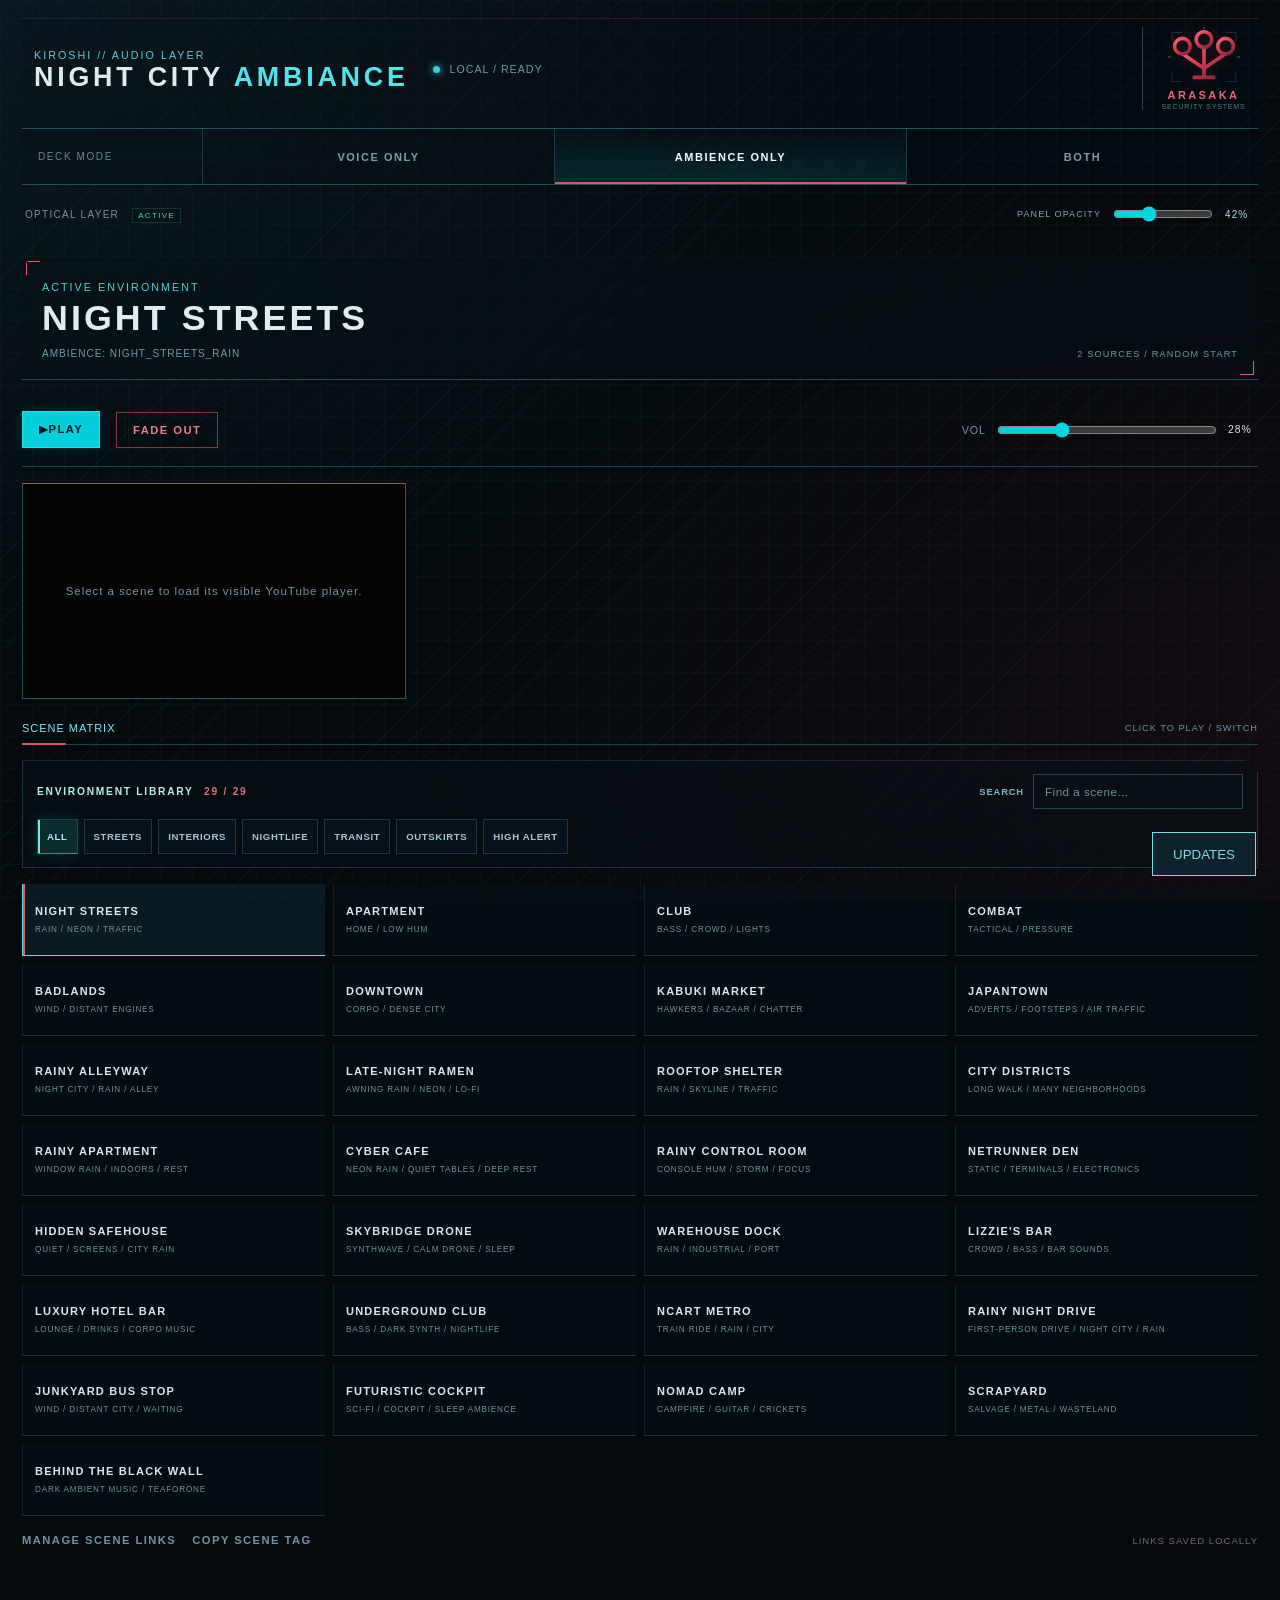
==== commit ac5926f1: "Save editable scene sources and fade between ambience at 28 percent" ====
--- a/updates/payload/ambience/index.html
+++ b/updates/payload/ambience/index.html
@@ -29,7 +29,7 @@
     <section class="controls" aria-label="Playback controls">
       <button class="control" id="playPause" type="button" aria-label="Play ambiance"><span id="playIcon">▶</span><span id="playText">PLAY</span></button>
       <button class="control secondary" id="fadeOut" type="button">FADE OUT</button>
-      <label class="volume">VOL <input id="volume" type="range" min="0" max="100" value="55" aria-label="Volume"><output id="volumeValue">55%</output></label>
+      <label class="volume">VOL <input id="volume" type="range" min="0" max="100" value="28" aria-label="Volume"><output id="volumeValue">28%</output></label>
     </section>
     <section class="player-shell" aria-label="Visible YouTube player">
       <div id="playerNotice" class="player-notice">Select a scene to load its visible YouTube player.</div>
@@ -40,16 +40,17 @@
       <div class="preset-grid" id="presetGrid"></div>
     </section>
     <section class="utility-row">
-      <button class="link-button" id="openEditor" type="button">ADD YOUTUBE LINKS</button>
+      <button class="link-button" id="openEditor" type="button">MANAGE SCENE LINKS</button>
       <button class="link-button" id="copyTag" type="button">COPY SCENE TAG</button>
       <span id="status" role="status">LINKS SAVED LOCALLY</span>
     </section>
   </main>
   <dialog id="editor">
     <form method="dialog" id="editorForm">
-      <header><span class="eyebrow">LOCAL CONFIGURATION</span><h2>ADDITIONAL YOUTUBE LINKS</h2><p>Your original scene links are protected. Add as many extra public YouTube URLs as you like, one per line; they are mixed into the pool and stored only in this browser.</p></header>
+      <header><span class="eyebrow">LOCAL CONFIGURATION</span><h2>MANAGE SCENE LINKS</h2><p>Add or remove any source, one YouTube URL per line. Save to keep your changes after refresh and future updates in this browser. Clear a scene to disable its sources, or restore its built-in list.</p></header>
       <div id="urlFields" class="url-fields"></div>
-      <footer><button class="control secondary" value="cancel" type="button" id="cancelEditor">CANCEL</button><button class="control" value="default" type="submit">SAVE ADDITIONS</button></footer>
+      <p id="editorMessage" role="alert"></p>
+      <footer><button class="control secondary" value="cancel" type="button" id="cancelEditor">CANCEL</button><button class="control" value="default" type="submit">SAVE LINKS</button></footer>
     </form>
   </dialog>
   <script src="app.js"></script>
--- a/updates/payload/ambience/styles.css
+++ b/updates/payload/ambience/styles.css
@@ -1,5 +1,6 @@
 :root { --red:#ff3b4e; --bright:#ff7782; --dim:#8e2632; --ink:#09080a; --panel:rgba(16,11,14,.84); --line:rgba(255,80,93,.22); --text:#f8ebec; --muted:#a99296; }
 [hidden]{display:none!important}
+.page-deck #editor{background:#071017f5;border-color:#39616b;max-height:min(80vh,720px);overflow:auto;padding:22px}.page-deck #editor h2{color:#b7e6ed}.page-deck #editor textarea{background:#030c12;color:#c3dce4;border-color:#294b56;min-height:100px;line-height:1.6}.page-deck #editor footer{position:sticky;bottom:-22px;background:#071017f5;padding:14px 0;margin:0}.reset-scene{justify-self:start;border:1px solid #79384a;background:#25131a;color:#e78594;font:600 9px Bahnschrift,sans-serif;letter-spacing:.08em;cursor:pointer;padding:7px 9px}#editorMessage{color:#ff8b9c;font-size:12px;line-height:1.5}
 /* v10.0.1: no floating app card — the deck is the whole screen. */
 .hud{width:100%;min-height:100vh;margin:0;padding:clamp(22px,4vw,58px);border:0!important;box-shadow:none!important;background:transparent!important;backdrop-filter:none}.hud::before,.hud::after{display:none}.mode-switch{width:100%;margin:24px 0 28px!important;padding:0!important;gap:0!important;border:0!important;background:transparent!important;display:grid!important;grid-template-columns:1.35fr repeat(3,1fr);box-shadow:0 1px 0 #50d5d955,0 -1px 0 #50d5d922}.mode-switch>span{display:flex;align-items:center;padding:0 22px;margin:0!important;background:#08141a;border-right:1px solid #50d5d933}.mode-switch button{min-height:76px;border:0!important;border-right:1px solid #50d5d933!important;background:linear-gradient(145deg,#0a212a,#0e171e)!important;color:#a7c4c8}.mode-switch button:last-child{border-right:0!important}.mode-switch button.active,.mode-switch button:hover{background:linear-gradient(145deg,#1a6570,#12363f)!important;color:#ecffff!important;box-shadow:inset 0 -3px #ff5265!important}@media(max-width:650px){.hud{padding:20px 16px}.mode-switch{margin:18px -16px 23px!important;width:calc(100% + 32px);grid-template-columns:repeat(3,1fr)}.mode-switch>span{grid-column:1/-1;min-height:38px;justify-content:center;border-right:0;border-bottom:1px solid #50d5d933}.mode-switch button{min-height:62px;padding:8px 4px;font-size:.52rem}}
 body{background:radial-gradient(ellipse at 82% 2%,#0d4e56 0%,transparent 32%),radial-gradient(ellipse at 18% 0%,#45121d 0%,transparent 42%),linear-gradient(125deg,#05090c,#10161e 55%,#08090d)}.hud{border-color:#2d6871;background:linear-gradient(135deg,rgba(8,18,24,.94),rgba(18,11,16,.9));box-shadow:0 0 0 1px #000,0 22px 80px #000c,0 0 55px #20cfdd12}.hud::before,.hud::after{background:#68e7e0}.eyebrow,.section-heading{color:#74ebe6}.connection i{background:#6be6df;box-shadow:0 0 10px #6be6df}.now-playing{border-left-color:#ff5265;background:linear-gradient(90deg,rgba(255,56,75,.14),rgba(25,110,119,.12),transparent 75%)}.control:first-child{background:#74e6df;border-color:#74e6df;color:#061418}.control,.link-button{border-color:#285862;background:rgba(32,102,111,.2)}.control:hover,.link-button:hover,.preset:hover{border-color:#72e5e1;background:rgba(46,136,143,.24)}.preset.active{border-color:#70e5e0;box-shadow:inset 3px 0 #ff5365,0 0 20px #4ddbe01c;background:rgba(38,113,124,.16)}.player-shell{border-color:#2d6570}.mode-switch{display:flex;align-items:center;gap:7px;flex-wrap:wrap;margin-top:17px;padding:9px 11px;border:1px solid #28545e;background:#08171d}.mode-switch>span{margin-right:auto;color:#91b6bd;font-size:.59rem;letter-spacing:.16em}.mode-switch button{cursor:pointer;border:1px solid #315d67;background:#0a2028;color:#accdd2;padding:8px 10px;font:700 .59rem Bahnschrift,Arial,sans-serif;letter-spacing:.08em}.mode-switch button.active,.mode-switch button:hover{border-color:#74e6e0;color:#efffff;background:#174a55;box-shadow:inset 2px 0 #ff5265}body[data-deck-mode="voice"] .hud>*:not(.topbar):not(.mode-switch){opacity:.34;pointer-events:none;filter:saturate(.45)}
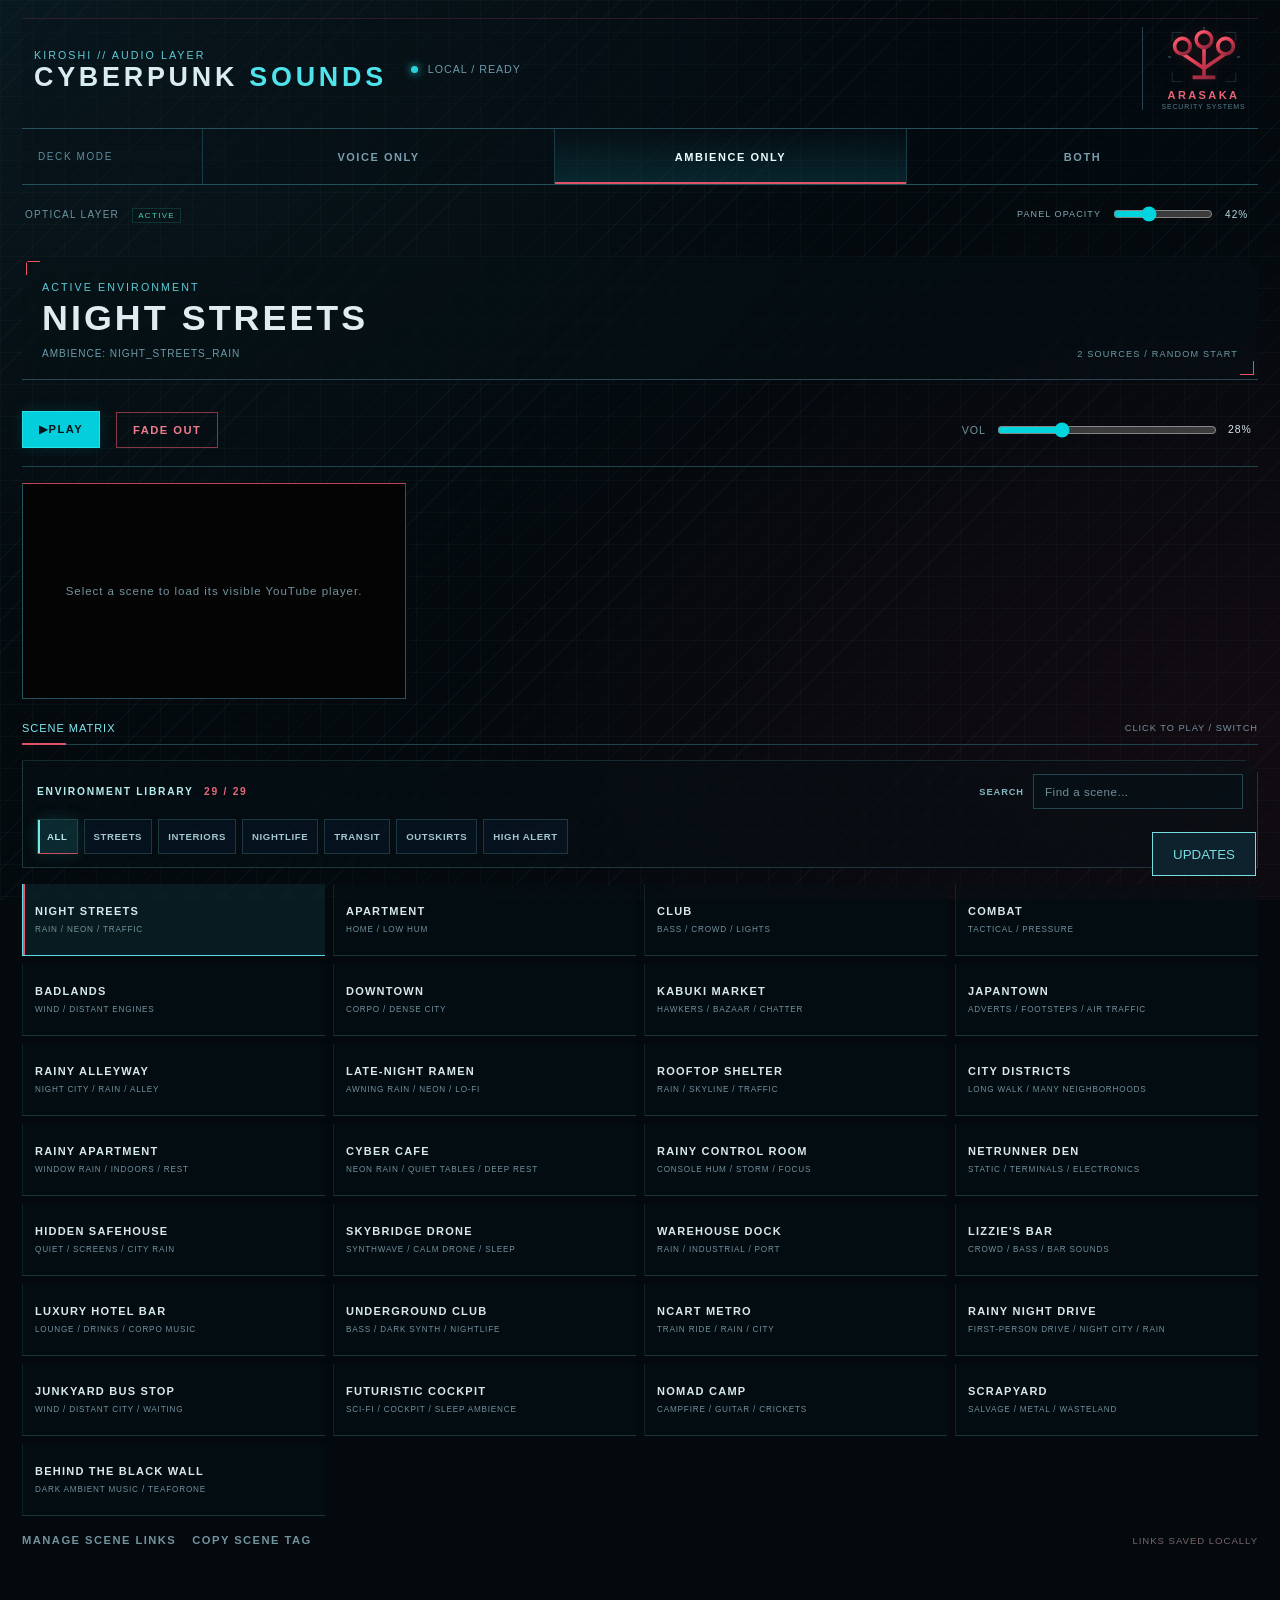
==== commit adf2f719: "Rename ambience heading to Cyberpunk Sounds" ====
--- a/updates/payload/ambience/index.html
+++ b/updates/payload/ambience/index.html
@@ -5,14 +5,14 @@
   <meta name="viewport" content="width=device-width, initial-scale=1">
   <meta name="theme-color" content="#09080a">
   <meta name="referrer" content="strict-origin-when-cross-origin">
-  <title>Night City Ambiance HUD</title>
+  <title>Cyberpunk Sounds</title>
   <link rel="stylesheet" href="styles.css">
   <link rel="stylesheet" href="scene-expansion.css">
 </head>
 <body>
-  <main class="hud" aria-label="Night City ambiance player">
+  <main class="hud" aria-label="Cyberpunk Sounds player">
     <header class="topbar">
-      <div><span class="eyebrow">KIROSHI // AUDIO LAYER</span><h1>NIGHT CITY <em>AMBIANCE</em></h1></div>
+      <div><span class="eyebrow">KIROSHI // AUDIO LAYER</span><h1>CYBERPUNK <em>SOUNDS</em></h1></div>
       <div class="connection"><i></i> LOCAL / READY <button class="update-button" id="updateButton" type="button">CHECK UPDATE</button></div>
     </header>
     <nav class="mode-switch" aria-label="Audio deck mode">
